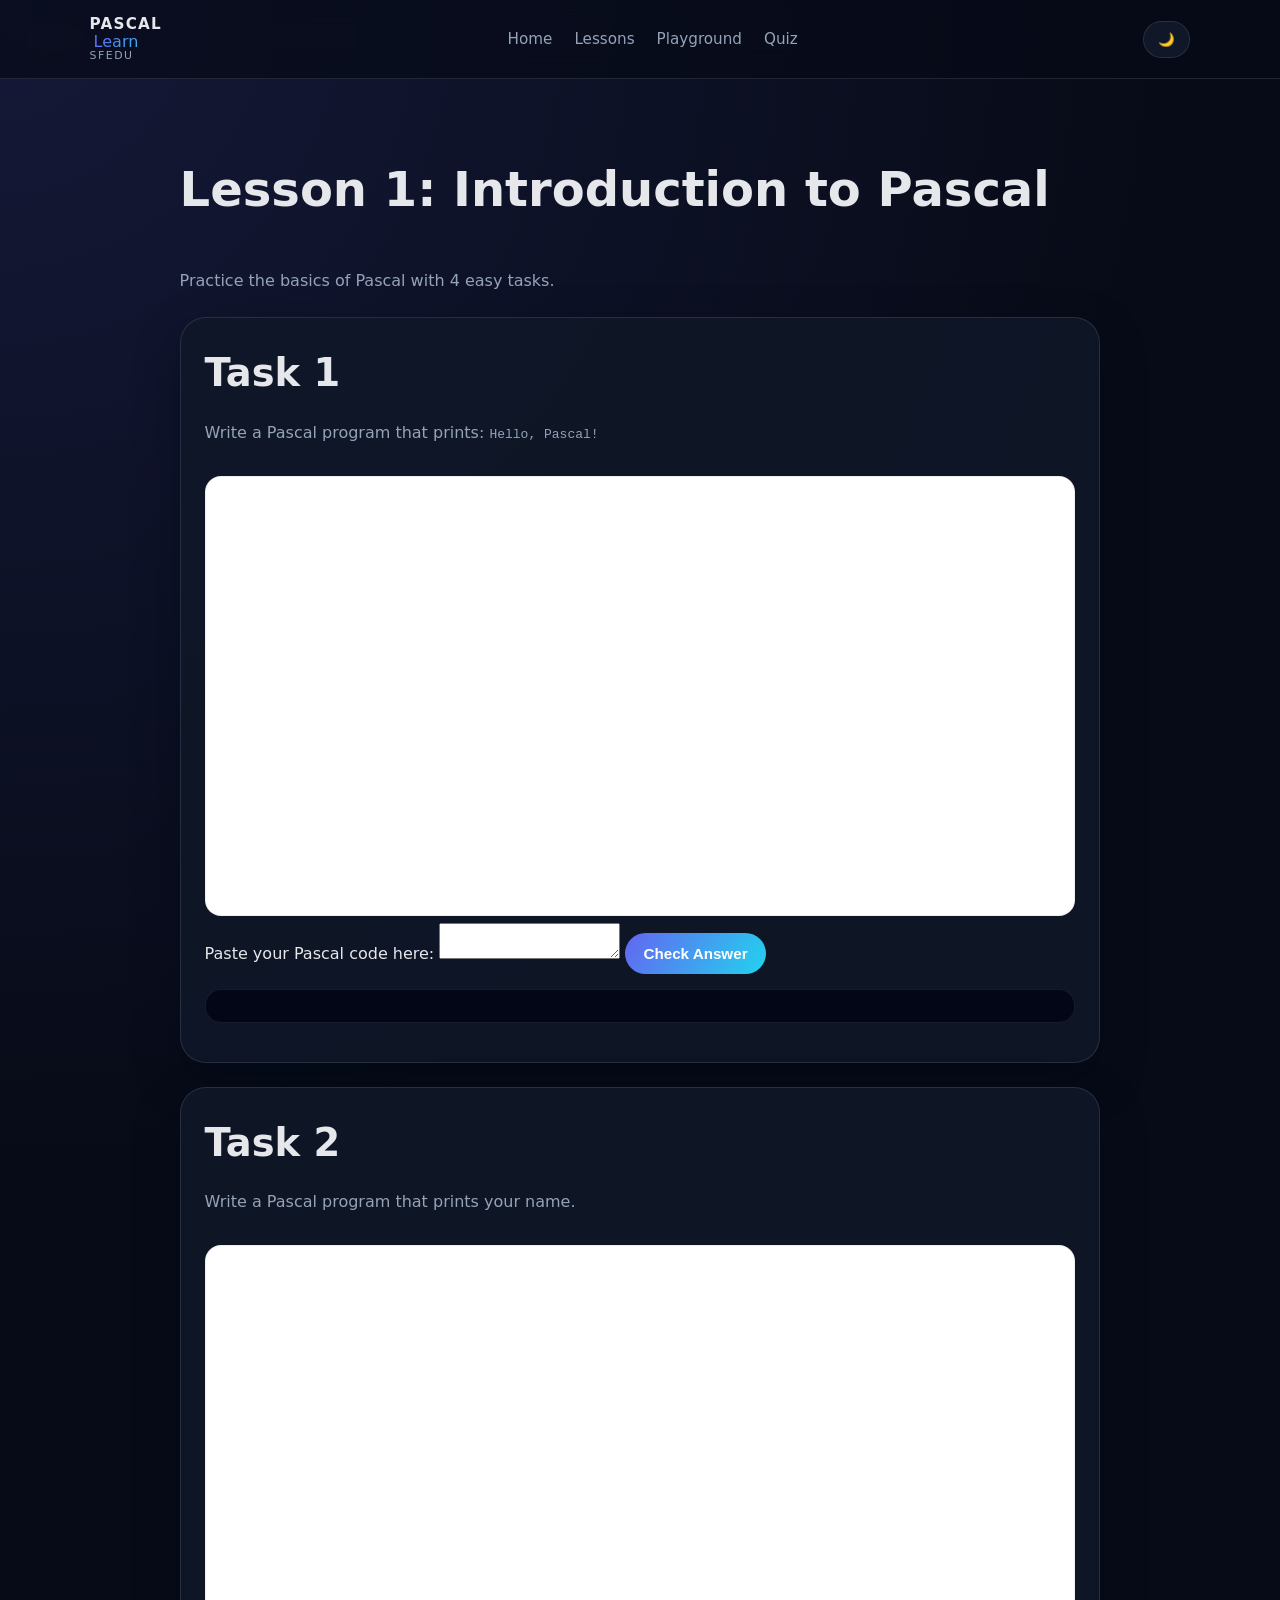
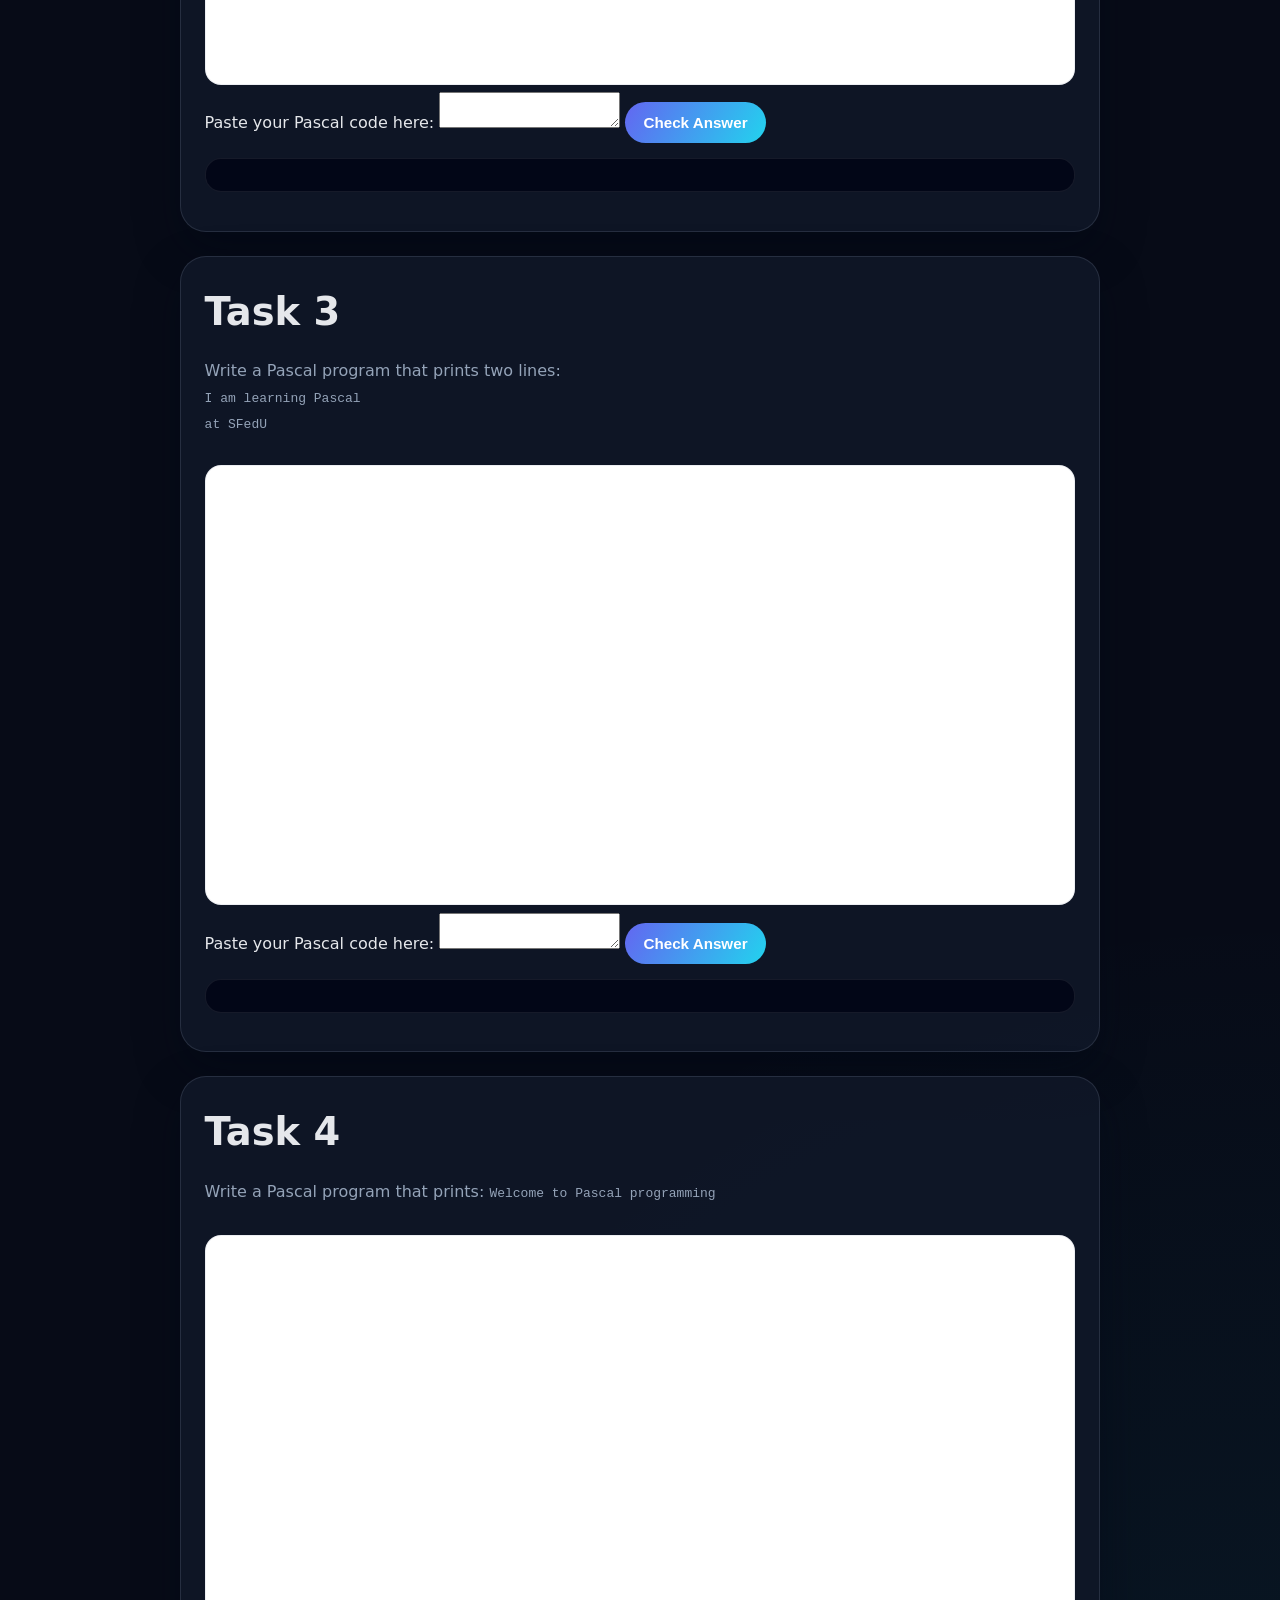
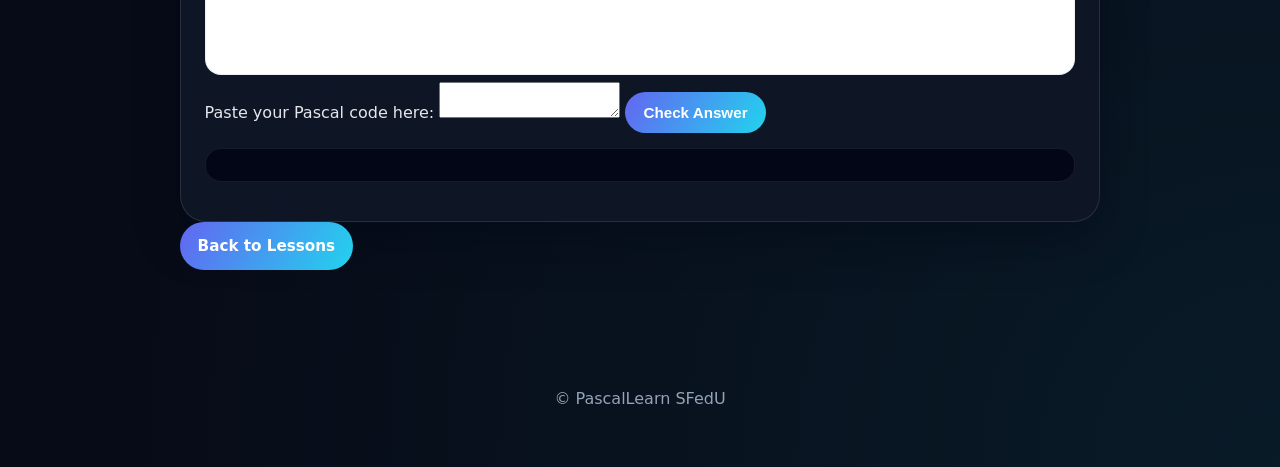
==== lessons/lesson1t.html @ c2166e03 "Add files via upload" ====
<!DOCTYPE html>
<html lang="en">
<head>
    <meta charset="UTF-8">
    <meta name="viewport" content="width=device-width, initial-scale=1.0">
    <title>Lesson 1 | PascalLearn SFedU</title>
    <link rel="stylesheet" href="../styles.css">
</head>

<body>

    <header class="top-bar">
        <div class="logo">
            <span class="logo-main">Pascal</span><span class="logo-accent">Learn</span>
            <span class="logo-sub">SFedU</span>
        </div>

        <nav class="nav">
            <a href="../index.html">Home</a>
            <a href="../index.html#lessons">Lessons</a>
            <a href="../index.html#playground">Playground</a>
            <a href="../index.html#quiz">Quiz</a>
        </nav>

        <button id="themeToggle" class="theme-toggle">🌙</button>
    </header>


    <section class="section lesson-page">

        <h1>Lesson 1: Introduction to Pascal</h1>
        <p>Practice the basics of Pascal with 4 easy tasks.</p>


        <!-- TASK 1 -->

        <div class="lesson-box">

            <h2>Task 1</h2>

            <p>
                Write a Pascal program that prints:
                <code>Hello, Pascal!</code>
            </p>

            <iframe src="https://onecompiler.com/embed/pascal"
                    width="100%"
                    height="420"
                    frameborder="0">
            </iframe>

            <div class="checker-box">

                <label>Paste your Pascal code here:</label>

<textarea id="task1Code" class="task-code"></textarea>

                <button class="btn primary"
                        onclick="checkTask('lesson1_task1','task1Code','task1Result')">
                    Check Answer
                </button>

<pre id="task1Result"></pre>

            </div>
        </div>


        <!-- TASK 2 -->

        <div class="lesson-box">

            <h2>Task 2</h2>

            <p>Write a Pascal program that prints your name.</p>

            <iframe src="https://onecompiler.com/embed/pascal"
                    width="100%"
                    height="420"
                    frameborder="0">
            </iframe>

            <div class="checker-box">

                <label>Paste your Pascal code here:</label>

<textarea id="task2Code" class="task-code"></textarea>

                <button class="btn primary"
                        onclick="checkTask('lesson1_task2','task2Code','task2Result')">
                    Check Answer
                </button>

<pre id="task2Result"></pre>

            </div>
        </div>


        <!-- TASK 3 -->

        <div class="lesson-box">

            <h2>Task 3</h2>

            <p>
                Write a Pascal program that prints two lines:
                <br>
                <code>I am learning Pascal</code>
                <br>
                <code>at SFedU</code>
            </p>

            <iframe src="https://onecompiler.com/embed/pascal"
                    width="100%"
                    height="420"
                    frameborder="0">
            </iframe>

            <div class="checker-box">

                <label>Paste your Pascal code here:</label>

<textarea id="task3Code" class="task-code"></textarea>

                <button class="btn primary"
                        onclick="checkTask('lesson1_task3','task3Code','task3Result')">
                    Check Answer
                </button>

<pre id="task3Result"></pre>

            </div>
        </div>


        <!-- TASK 4 -->

        <div class="lesson-box">

            <h2>Task 4</h2>

            <p>
                Write a Pascal program that prints:
                <code>Welcome to Pascal programming</code>
            </p>

            <iframe src="https://onecompiler.com/embed/pascal"
                    width="100%"
                    height="420"
                    frameborder="0">
            </iframe>

            <div class="checker-box">

                <label>Paste your Pascal code here:</label>

<textarea id="task4Code" class="task-code"></textarea>

                <button class="btn primary"
                        onclick="checkTask('lesson1_task4','task4Code','task4Result')">
                    Check Answer
                </button>

<pre id="task4Result"></pre>

            </div>
        </div>


        <a href="../index.html#lessons" class="btn primary">Back to Lessons</a>

    </section>


    <footer class="footer">
        <p>&copy; <span id="year"></span> PascalLearn SFedU</p>
    </footer>



    <script>

const API_URL =
"https://fa9b8dd8-f924-46d6-96e2-a27aad93b772-00-38usgs9k6fk96.kirk.replit.dev/check-task";


async function checkTask(taskId, textareaId, resultId){

const code =
document.getElementById(textareaId).value.trim();

const result =
document.getElementById(resultId);

if(!code){

result.textContent = "Please paste your code first.";
result.style.color = "red";

return;

}

result.textContent = "Checking...";


try{

const response = await fetch(API_URL,{

method:"POST",

headers:{
"Content-Type":"application/json"
},

body:JSON.stringify({

taskId:taskId,
code:code

})

});


const data = await response.json();


if(!data.ok){

result.textContent = data.error;
result.style.color = "red";

return;

}


if(data.correct){

result.textContent = "✅ Correct";
result.style.color = "limegreen";

}else{

result.textContent =
"❌ Wrong\n\nExpected:\n" +
data.expected +
"\n\nYour output:\n" +
data.output;

result.style.color = "red";

}

}catch(err){

result.textContent = "Connection failed.";
result.style.color = "red";

}

}

    </script>


    <script src="../script.js"></script>

</body>
</html>
---- styles.css ----
:root {
  --bg: #070b17;
  --bg-soft: #101728;
  --card: rgba(16, 23, 40, 0.92);
  --text: #e5e7eb;
  --muted: #94a3b8;
  --accent: #6366f1;
  --accent-2: #22d3ee;
  --border: rgba(148, 163, 184, 0.18);
  --shadow: 0 18px 45px rgba(2, 8, 23, 0.45);
  --radius: 18px;
  --radius-lg: 26px;
  --mono: "Fira Code", "Consolas", monospace;
}

body.light {
  --bg: #eef2ff;
  --bg-soft: #ffffff;
  --card: rgba(255, 255, 255, 0.96);
  --text: #111827;
  --muted: #64748b;
  --accent: #4f46e5;
  --accent-2: #0891b2;
  --border: rgba(15, 23, 42, 0.08);
  --shadow: 0 16px 36px rgba(15, 23, 42, 0.08);
}

* {
  box-sizing: border-box;
}

html {
  scroll-behavior: smooth;
}

body {
  margin: 0;
  font-family: system-ui, -apple-system, BlinkMacSystemFont, "Segoe UI", sans-serif;
  line-height: 1.6;
  color: var(--text);
  background:
    radial-gradient(circle at top left, rgba(99, 102, 241, 0.15), transparent 30%),
    radial-gradient(circle at bottom right, rgba(34, 211, 238, 0.08), transparent 30%),
    var(--bg);
}

/* Header */
.top-bar {
  position: sticky;
  top: 0;
  z-index: 100;
  display: flex;
  align-items: center;
  justify-content: space-between;
  gap: 20px;
  padding: 16px 7vw;
  backdrop-filter: blur(14px);
  background: rgba(7, 11, 23, 0.7);
  border-bottom: 1px solid var(--border);
}

body.light .top-bar {
  background: rgba(255, 255, 255, 0.75);
}

.logo {
  display: flex;
  flex-direction: column;
  line-height: 1.1;
}

.logo-main {
  font-size: 0.95rem;
  font-weight: 800;
  text-transform: uppercase;
  letter-spacing: 0.08em;
}

.logo-accent {
  margin-left: 4px;
  background: linear-gradient(120deg, var(--accent), var(--accent-2));
  -webkit-background-clip: text;
  background-clip: text;
  color: transparent;
}

.logo-sub {
  font-size: 0.68rem;
  letter-spacing: 0.14em;
  text-transform: uppercase;
  color: var(--muted);
}

.nav {
  display: flex;
  align-items: center;
  gap: 22px;
  flex-wrap: wrap;
}

.nav a {
  text-decoration: none;
  color: var(--muted);
  font-size: 0.95rem;
  transition: 0.2s ease;
}

.nav a:hover {
  color: var(--text);
}

.theme-toggle {
  border: 1px solid var(--border);
  background: var(--bg-soft);
  color: var(--text);
  border-radius: 999px;
  padding: 10px 14px;
  cursor: pointer;
  transition: 0.2s ease;
}

.theme-toggle:hover {
  transform: translateY(-1px);
}

/* Sections */
.section {
  padding: 72px 7vw;
}

.section h2 {
  margin: 0 0 8px;
  font-size: clamp(1.8rem, 3vw, 2.4rem);
}

.section > p {
  margin: 0;
  color: var(--muted);
  max-width: 760px;
}

/* Hero */
.hero {
  min-height: 78vh;
  padding: 80px 7vw 60px;
  display: grid;
  grid-template-columns: 1.3fr 1fr;
  gap: 32px;
  align-items: center;
}

.hero-badge {
  display: inline-block;
  margin-bottom: 14px;
  padding: 7px 14px;
  border-radius: 999px;
  font-size: 0.85rem;
  color: #fff;
  background: linear-gradient(120deg, var(--accent), var(--accent-2));
}

.hero h1 {
  margin: 0 0 16px;
  font-size: clamp(2.4rem, 5vw, 4rem);
  line-height: 1.1;
}

.hero p {
  margin: 0 0 22px;
  max-width: 640px;
  color: var(--muted);
  font-size: 1.05rem;
}

.hero-buttons {
  display: flex;
  gap: 14px;
  flex-wrap: wrap;
}

.hero-card,
.card,
.playground-box,
.quiz-box,
.lesson-box {
  background: var(--card);
  border: 1px solid var(--border);
  box-shadow: var(--shadow);
  border-radius: var(--radius-lg);
}

.hero-card {
  padding: 24px;
}

.hero-card h2 {
  margin-top: 0;
}

.hero-card pre {
  margin: 16px 0 0;
}

.hero-note {
  color: var(--muted);
  font-size: 0.92rem;
}

/* Buttons */
.btn {
  display: inline-flex;
  align-items: center;
  justify-content: center;
  text-decoration: none;
  border: none;
  cursor: pointer;
  border-radius: 999px;
  padding: 12px 18px;
  font-size: 0.95rem;
  font-weight: 600;
  transition: 0.2s ease;
}

.btn.primary {
  background: linear-gradient(120deg, var(--accent), var(--accent-2));
  color: white;
}

.btn.primary:hover {
  transform: translateY(-2px);
}

.btn.secondary {
  background: transparent;
  color: var(--text);
  border: 1px solid var(--border);
}

.btn.secondary:hover {
  background: rgba(255, 255, 255, 0.04);
}

/* Cards */
.cards-grid {
  display: grid;
  grid-template-columns: repeat(3, minmax(0, 1fr));
  gap: 20px;
  margin-top: 28px;
}

.card {
  padding: 22px;
}

.card h3 {
  margin-top: 0;
  margin-bottom: 14px;
}

.card input {
  width: 100%;
  margin-bottom: 12px;
  padding: 12px 14px;
  border-radius: 12px;
  border: 1px solid var(--border);
  background: rgba(2, 8, 23, 0.35);
  color: var(--text);
  outline: none;
}

body.light .card input {
  background: #f8fafc;
}

.status-text {
  min-height: 24px;
  margin: 12px 0 0;
  color: var(--muted);
}

/* Lesson list */
.lesson-list {
  margin-top: 28px;
  display: grid;
  grid-template-columns: repeat(2, minmax(0, 1fr));
  gap: 16px;
}

.lesson-list a {
  display: block;
  text-decoration: none;
  color: var(--text);
  background: var(--card);
  border: 1px solid var(--border);
  border-radius: 16px;
  padding: 18px 20px;
  box-shadow: var(--shadow);
  transition: 0.2s ease;
  font-weight: 600;
}

.lesson-list a:hover {
  transform: translateY(-3px);
  border-color: rgba(99, 102, 241, 0.45);
}

/* Playground */
.playground-box {
  margin-top: 28px;
  padding: 24px;
}

.playground-actions {
  display: flex;
  gap: 12px;
  flex-wrap: wrap;
  margin-bottom: 16px;
}

#pascalEditor {
  width: 100%;
  min-height: 260px;
  resize: vertical;
  border-radius: 16px;
  border: 1px solid var(--border);
  padding: 16px;
  background: #020617;
  color: #e5e7eb;
  font-family: var(--mono);
  font-size: 0.95rem;
  outline: none;
}

#outputArea,
pre {
  background: #020617;
  color: #e5e7eb;
  border: 1px solid rgba(255, 255, 255, 0.08);
  border-radius: 16px;
  padding: 16px;
  overflow-x: auto;
  font-family: var(--mono);
  font-size: 0.92rem;
}

#outputArea {
  margin-top: 16px;
  min-height: 90px;
}

/* Quiz */
.quiz-box {
  margin-top: 28px;
  padding: 24px;
}

.quiz-question {
  margin-bottom: 24px;
  padding-bottom: 18px;
  border-bottom: 1px solid var(--border);
}

.quiz-question:last-of-type {
  border-bottom: none;
}

.quiz-question p {
  margin-top: 0;
  margin-bottom: 10px;
  font-weight: 600;
}

.quiz-question label {
  display: block;
  margin-bottom: 8px;
  color: var(--muted);
}

.quiz-result {
  margin-top: 14px;
  font-weight: 700;
}

/* Lesson page */
.lesson-page {
  max-width: 1100px;
  margin: 0 auto;
}

.lesson-page h1 {
  margin-top: 0;
  font-size: clamp(2rem, 4vw, 3rem);
}

.lesson-box {
  padding: 24px;
  margin-top: 24px;
}

.lesson-box h2 {
  margin-top: 0;
}

.lesson-box p {
  color: var(--muted);
}

.lesson-box iframe {
  width: 100%;
  height: 440px;
  border: 1px solid var(--border);
  border-radius: 16px;
  margin-top: 14px;
  background: white;
}

.lesson-back {
  margin-top: 28px;
}

/* Footer */
.footer {
  padding: 28px 7vw 40px;
  text-align: center;
  color: var(--muted);
}

/* Responsive */
@media (max-width: 980px) {
  .hero {
    grid-template-columns: 1fr;
  }

  .cards-grid,
  .lesson-list {
    grid-template-columns: 1fr;
  }
}

@media (max-width: 760px) {
  .top-bar {
    flex-wrap: wrap;
    justify-content: center;
    text-align: center;
  }

  .nav {
    justify-content: center;
  }

  .section,
  .hero {
    padding-left: 5vw;
    padding-right: 5vw;
  }

  .playground-actions,
  .hero-buttons {
    flex-direction: column;
    align-items: stretch;
  }

  .btn {
    width: 100%;
  }
}
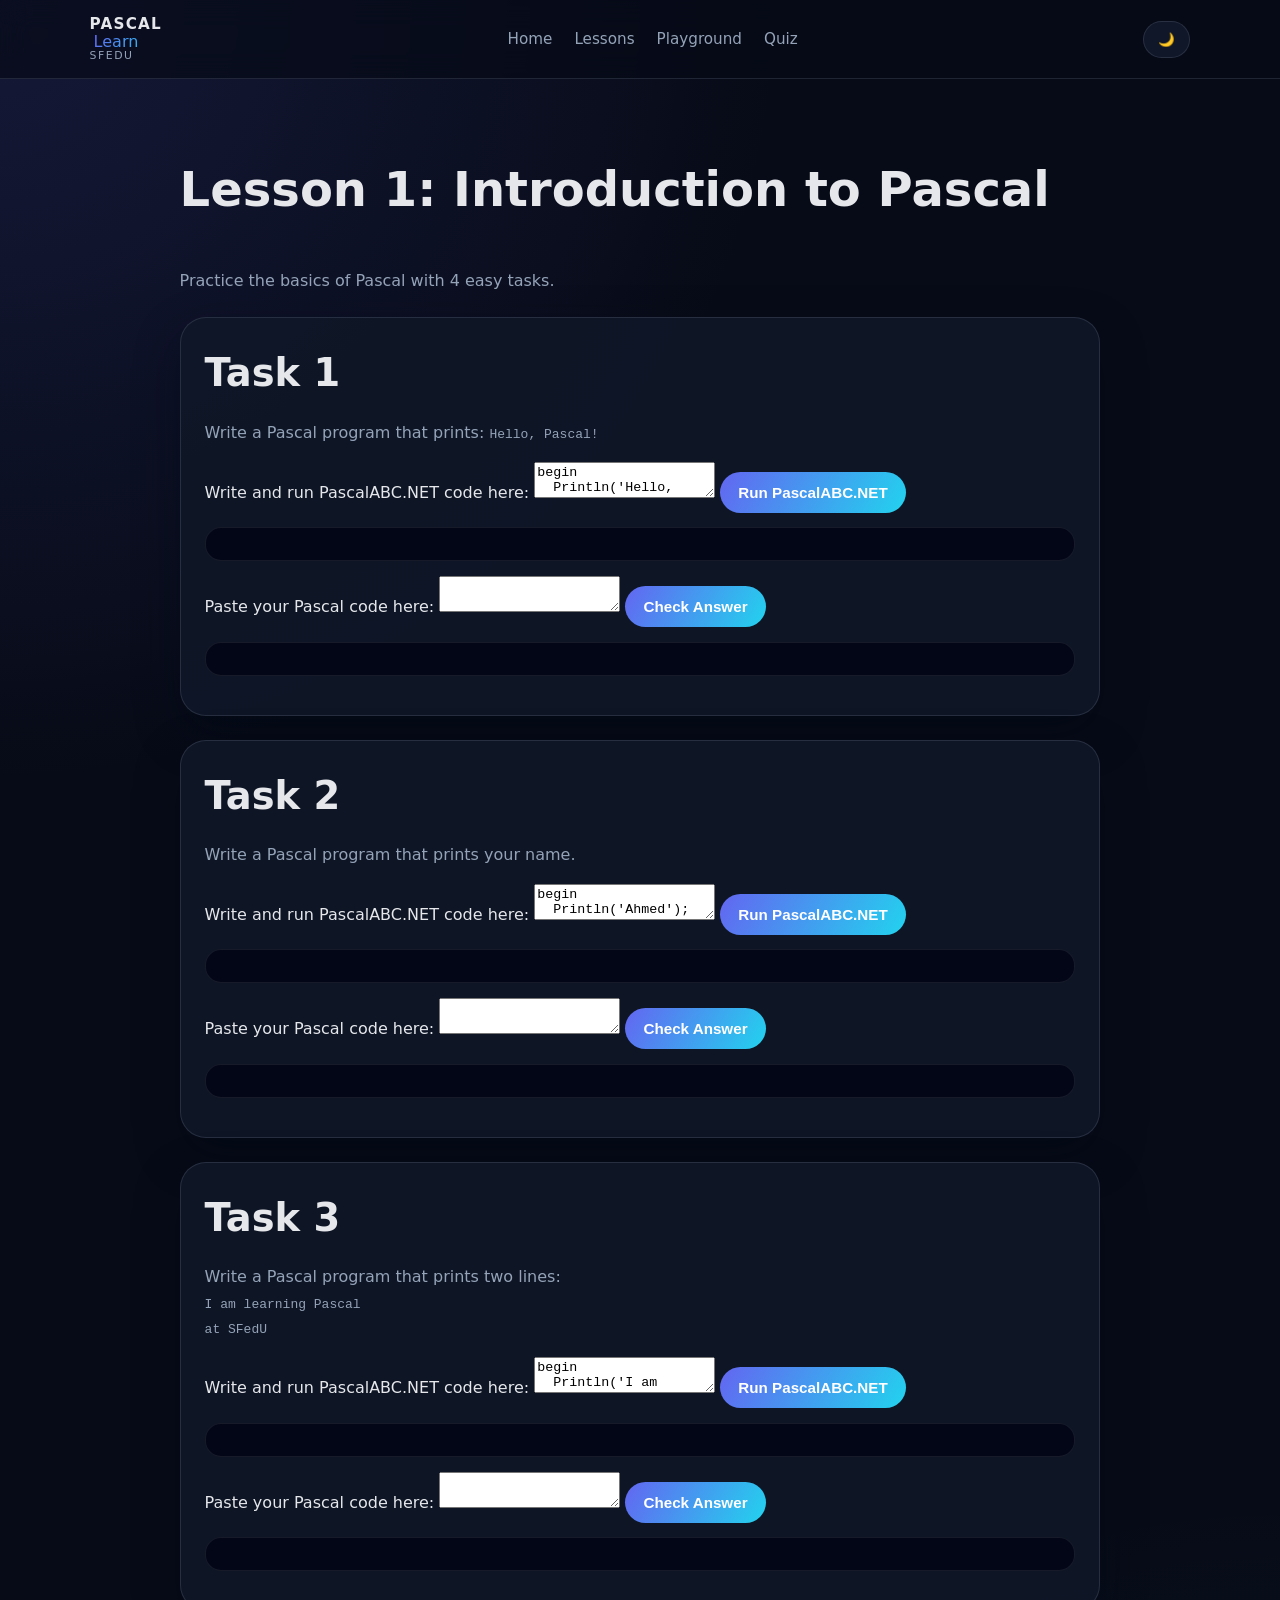
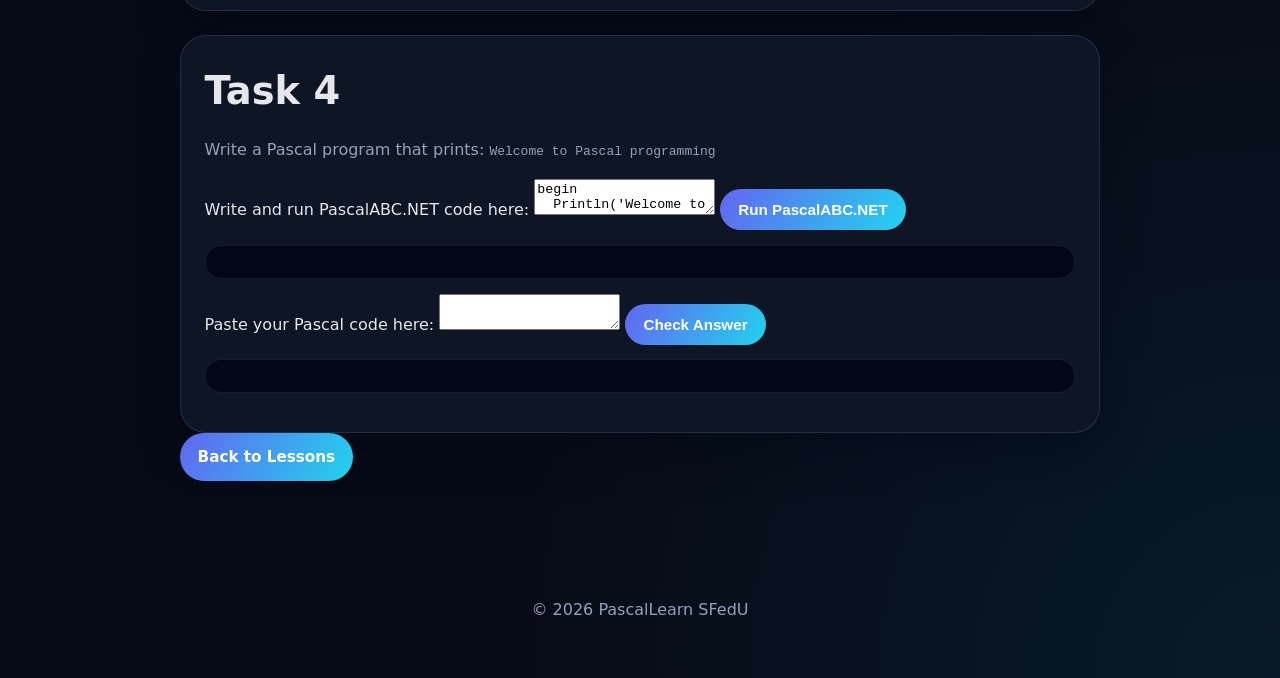
==== commit 323f9b89: "lesson1t.html" ====
--- a/lessons/lesson1t.html
+++ b/lessons/lesson1t.html
@@ -6,268 +6,246 @@
     <title>Lesson 1 | PascalLearn SFedU</title>
     <link rel="stylesheet" href="../styles.css">
 </head>
-
 <body>
 
-    <header class="top-bar">
-        <div class="logo">
-            <span class="logo-main">Pascal</span><span class="logo-accent">Learn</span>
-            <span class="logo-sub">SFedU</span>
-        </div>
-
-        <nav class="nav">
-            <a href="../index.html">Home</a>
-            <a href="../index.html#lessons">Lessons</a>
-            <a href="../index.html#playground">Playground</a>
-            <a href="../index.html#quiz">Quiz</a>
-        </nav>
-
-        <button id="themeToggle" class="theme-toggle">🌙</button>
-    </header>
-
-
-    <section class="section lesson-page">
-
-        <h1>Lesson 1: Introduction to Pascal</h1>
-        <p>Practice the basics of Pascal with 4 easy tasks.</p>
-
-
-        <!-- TASK 1 -->
-
-        <div class="lesson-box">
-
-            <h2>Task 1</h2>
-
-            <p>
-                Write a Pascal program that prints:
-                <code>Hello, Pascal!</code>
-            </p>
-
-            <iframe src="https://onecompiler.com/embed/pascal"
-                    width="100%"
-                    height="420"
-                    frameborder="0">
-            </iframe>
-
-            <div class="checker-box">
-
-                <label>Paste your Pascal code here:</label>
-
-<textarea id="task1Code" class="task-code"></textarea>
-
-                <button class="btn primary"
-                        onclick="checkTask('lesson1_task1','task1Code','task1Result')">
-                    Check Answer
-                </button>
-
-<pre id="task1Result"></pre>
-
-            </div>
-        </div>
-
-
-        <!-- TASK 2 -->
-
-        <div class="lesson-box">
-
-            <h2>Task 2</h2>
-
-            <p>Write a Pascal program that prints your name.</p>
-
-            <iframe src="https://onecompiler.com/embed/pascal"
-                    width="100%"
-                    height="420"
-                    frameborder="0">
-            </iframe>
-
-            <div class="checker-box">
-
-                <label>Paste your Pascal code here:</label>
-
-<textarea id="task2Code" class="task-code"></textarea>
-
-                <button class="btn primary"
-                        onclick="checkTask('lesson1_task2','task2Code','task2Result')">
-                    Check Answer
-                </button>
-
-<pre id="task2Result"></pre>
-
-            </div>
-        </div>
-
-
-        <!-- TASK 3 -->
-
-        <div class="lesson-box">
-
-            <h2>Task 3</h2>
-
-            <p>
-                Write a Pascal program that prints two lines:
-                <br>
-                <code>I am learning Pascal</code>
-                <br>
-                <code>at SFedU</code>
-            </p>
-
-            <iframe src="https://onecompiler.com/embed/pascal"
-                    width="100%"
-                    height="420"
-                    frameborder="0">
-            </iframe>
-
-            <div class="checker-box">
-
-                <label>Paste your Pascal code here:</label>
-
-<textarea id="task3Code" class="task-code"></textarea>
-
-                <button class="btn primary"
-                        onclick="checkTask('lesson1_task3','task3Code','task3Result')">
-                    Check Answer
-                </button>
-
-<pre id="task3Result"></pre>
-
-            </div>
-        </div>
-
-
-        <!-- TASK 4 -->
-
-        <div class="lesson-box">
-
-            <h2>Task 4</h2>
-
-            <p>
-                Write a Pascal program that prints:
-                <code>Welcome to Pascal programming</code>
-            </p>
-
-            <iframe src="https://onecompiler.com/embed/pascal"
-                    width="100%"
-                    height="420"
-                    frameborder="0">
-            </iframe>
-
-            <div class="checker-box">
-
-                <label>Paste your Pascal code here:</label>
-
-<textarea id="task4Code" class="task-code"></textarea>
-
-                <button class="btn primary"
-                        onclick="checkTask('lesson1_task4','task4Code','task4Result')">
-                    Check Answer
-                </button>
-
-<pre id="task4Result"></pre>
-
-            </div>
-        </div>
-
-
-        <a href="../index.html#lessons" class="btn primary">Back to Lessons</a>
-
-    </section>
-
-
-    <footer class="footer">
-        <p>&copy; <span id="year"></span> PascalLearn SFedU</p>
-    </footer>
-
-
-
-    <script>
-
-const API_URL =
-"https://fa9b8dd8-f924-46d6-96e2-a27aad93b772-00-38usgs9k6fk96.kirk.replit.dev/check-task";
-
-
-async function checkTask(taskId, textareaId, resultId){
-
-const code =
-document.getElementById(textareaId).value.trim();
-
-const result =
-document.getElementById(resultId);
-
-if(!code){
-
-result.textContent = "Please paste your code first.";
-result.style.color = "red";
-
-return;
-
+<header class="top-bar">
+    <div class="logo">
+        <span class="logo-main">Pascal</span><span class="logo-accent">Learn</span>
+        <span class="logo-sub">SFedU</span>
+    </div>
+
+    <nav class="nav">
+        <a href="../index.html">Home</a>
+        <a href="../index.html#lessons">Lessons</a>
+        <a href="../index.html#playground">Playground</a>
+        <a href="../index.html#quiz">Quiz</a>
+    </nav>
+
+    <button id="themeToggle" class="theme-toggle">🌙</button>
+</header>
+
+<section class="section lesson-page">
+    <h1>Lesson 1: Introduction to Pascal</h1>
+    <p>Practice the basics of Pascal with 4 easy tasks.</p>
+
+    <div class="lesson-box">
+        <h2>Task 1</h2>
+        <p>Write a Pascal program that prints: <code>Hello, Pascal!</code></p>
+
+        <div class="compiler-box">
+            <label>Write and run PascalABC.NET code here:</label>
+            <textarea id="compilerCode1" class="task-code">begin
+  Println('Hello, Pascal!');
+end.</textarea>
+
+            <button class="btn primary" onclick="runCompiler('compilerCode1','compilerOutput1')">
+                Run PascalABC.NET
+            </button>
+
+            <pre id="compilerOutput1"></pre>
+        </div>
+
+        <div class="checker-box">
+            <label>Paste your Pascal code here:</label>
+            <textarea id="task1Code" class="task-code"></textarea>
+            <button class="btn primary" onclick="checkTask('lesson1_task1','task1Code','task1Result')">
+                Check Answer
+            </button>
+            <pre id="task1Result"></pre>
+        </div>
+    </div>
+
+    <div class="lesson-box">
+        <h2>Task 2</h2>
+        <p>Write a Pascal program that prints your name.</p>
+
+        <div class="compiler-box">
+            <label>Write and run PascalABC.NET code here:</label>
+            <textarea id="compilerCode2" class="task-code">begin
+  Println('Ahmed');
+end.</textarea>
+
+            <button class="btn primary" onclick="runCompiler('compilerCode2','compilerOutput2')">
+                Run PascalABC.NET
+            </button>
+
+            <pre id="compilerOutput2"></pre>
+        </div>
+
+        <div class="checker-box">
+            <label>Paste your Pascal code here:</label>
+            <textarea id="task2Code" class="task-code"></textarea>
+            <button class="btn primary" onclick="checkTask('lesson1_task2','task2Code','task2Result')">
+                Check Answer
+            </button>
+            <pre id="task2Result"></pre>
+        </div>
+    </div>
+
+    <div class="lesson-box">
+        <h2>Task 3</h2>
+        <p>
+            Write a Pascal program that prints two lines:
+            <br>
+            <code>I am learning Pascal</code>
+            <br>
+            <code>at SFedU</code>
+        </p>
+
+        <div class="compiler-box">
+            <label>Write and run PascalABC.NET code here:</label>
+            <textarea id="compilerCode3" class="task-code">begin
+  Println('I am learning Pascal');
+  Println('at SFedU');
+end.</textarea>
+
+            <button class="btn primary" onclick="runCompiler('compilerCode3','compilerOutput3')">
+                Run PascalABC.NET
+            </button>
+
+            <pre id="compilerOutput3"></pre>
+        </div>
+
+        <div class="checker-box">
+            <label>Paste your Pascal code here:</label>
+            <textarea id="task3Code" class="task-code"></textarea>
+            <button class="btn primary" onclick="checkTask('lesson1_task3','task3Code','task3Result')">
+                Check Answer
+            </button>
+            <pre id="task3Result"></pre>
+        </div>
+    </div>
+
+    <div class="lesson-box">
+        <h2>Task 4</h2>
+        <p>Write a Pascal program that prints: <code>Welcome to Pascal programming</code></p>
+
+        <div class="compiler-box">
+            <label>Write and run PascalABC.NET code here:</label>
+            <textarea id="compilerCode4" class="task-code">begin
+  Println('Welcome to Pascal programming');
+end.</textarea>
+
+            <button class="btn primary" onclick="runCompiler('compilerCode4','compilerOutput4')">
+                Run PascalABC.NET
+            </button>
+
+            <pre id="compilerOutput4"></pre>
+        </div>
+
+        <div class="checker-box">
+            <label>Paste your Pascal code here:</label>
+            <textarea id="task4Code" class="task-code"></textarea>
+            <button class="btn primary" onclick="checkTask('lesson1_task4','task4Code','task4Result')">
+                Check Answer
+            </button>
+            <pre id="task4Result"></pre>
+        </div>
+    </div>
+
+    <a href="../index.html#lessons" class="btn primary">Back to Lessons</a>
+</section>
+
+<footer class="footer">
+    <p>&copy; <span id="year"></span> PascalLearn SFedU</p>
+</footer>
+
+<script>
+const API_URL = "https://pascal-checker-api--hamadafor.replit.app/check-task";
+const COMPILER_API = "http://localhost:5009/api/run";
+
+async function runCompiler(textareaId, resultId) {
+    const code = document.getElementById(textareaId).value.trim();
+    const result = document.getElementById(resultId);
+
+    if (!code) {
+        result.textContent = "Please write code first.";
+        result.style.color = "red";
+        return;
+    }
+
+    result.textContent = "Compiling...";
+    result.style.color = "inherit";
+
+    try {
+        const response = await fetch(COMPILER_API, {
+            method: "POST",
+            headers: {
+                "Content-Type": "application/json"
+            },
+            body: JSON.stringify({
+                code: code
+            })
+        });
+
+        const data = await response.json();
+
+        result.textContent = data.output || "No output";
+        result.style.color = "limegreen";
+    } catch (err) {
+        result.textContent = "Compiler connection failed. Make sure your PascalABC.NET API is running.";
+        result.style.color = "red";
+        console.error(err);
+    }
 }
 
-result.textContent = "Checking...";
-
-
-try{
-
-const response = await fetch(API_URL,{
-
-method:"POST",
-
-headers:{
-"Content-Type":"application/json"
-},
-
-body:JSON.stringify({
-
-taskId:taskId,
-code:code
-
-})
-
-});
-
-
-const data = await response.json();
-
-
-if(!data.ok){
-
-result.textContent = data.error;
-result.style.color = "red";
-
-return;
-
+async function checkTask(taskId, textareaId, resultId) {
+    const code = document.getElementById(textareaId).value.trim();
+    const result = document.getElementById(resultId);
+
+    if (!code) {
+        result.textContent = "Please paste your code first.";
+        result.style.color = "red";
+        return;
+    }
+
+    result.textContent = "Checking...";
+    result.style.color = "inherit";
+
+    try {
+        const response = await fetch(API_URL, {
+            method: "POST",
+            headers: {
+                "Content-Type": "application/json"
+            },
+            body: JSON.stringify({
+                taskId: taskId,
+                code: code
+            })
+        });
+
+        const data = await response.json();
+
+        if (!data.ok) {
+            result.textContent = data.error || "Server error";
+            result.style.color = "red";
+            return;
+        }
+
+        if (data.correct) {
+            result.textContent = "✅ Correct";
+            result.style.color = "limegreen";
+        } else {
+            result.textContent =
+                "❌ Wrong\n\nExpected:\n" +
+                (data.expected || "") +
+                "\n\nYour output:\n" +
+                (data.output || "");
+            result.style.color = "red";
+        }
+    } catch (err) {
+        result.textContent = "Connection failed.";
+        result.style.color = "red";
+        console.error(err);
+    }
 }
 
-
-if(data.correct){
-
-result.textContent = "✅ Correct";
-result.style.color = "limegreen";
-
-}else{
-
-result.textContent =
-"❌ Wrong\n\nExpected:\n" +
-data.expected +
-"\n\nYour output:\n" +
-data.output;
-
-result.style.color = "red";
-
+const yearSpan = document.getElementById("year");
+if (yearSpan) {
+    yearSpan.textContent = new Date().getFullYear();
 }
-
-}catch(err){
-
-result.textContent = "Connection failed.";
-result.style.color = "red";
-
-}
-
-}
-
-    </script>
-
-
-    <script src="../script.js"></script>
-
+</script>
+
+<script src="../script.js"></script>
 </body>
-</html>+</html>
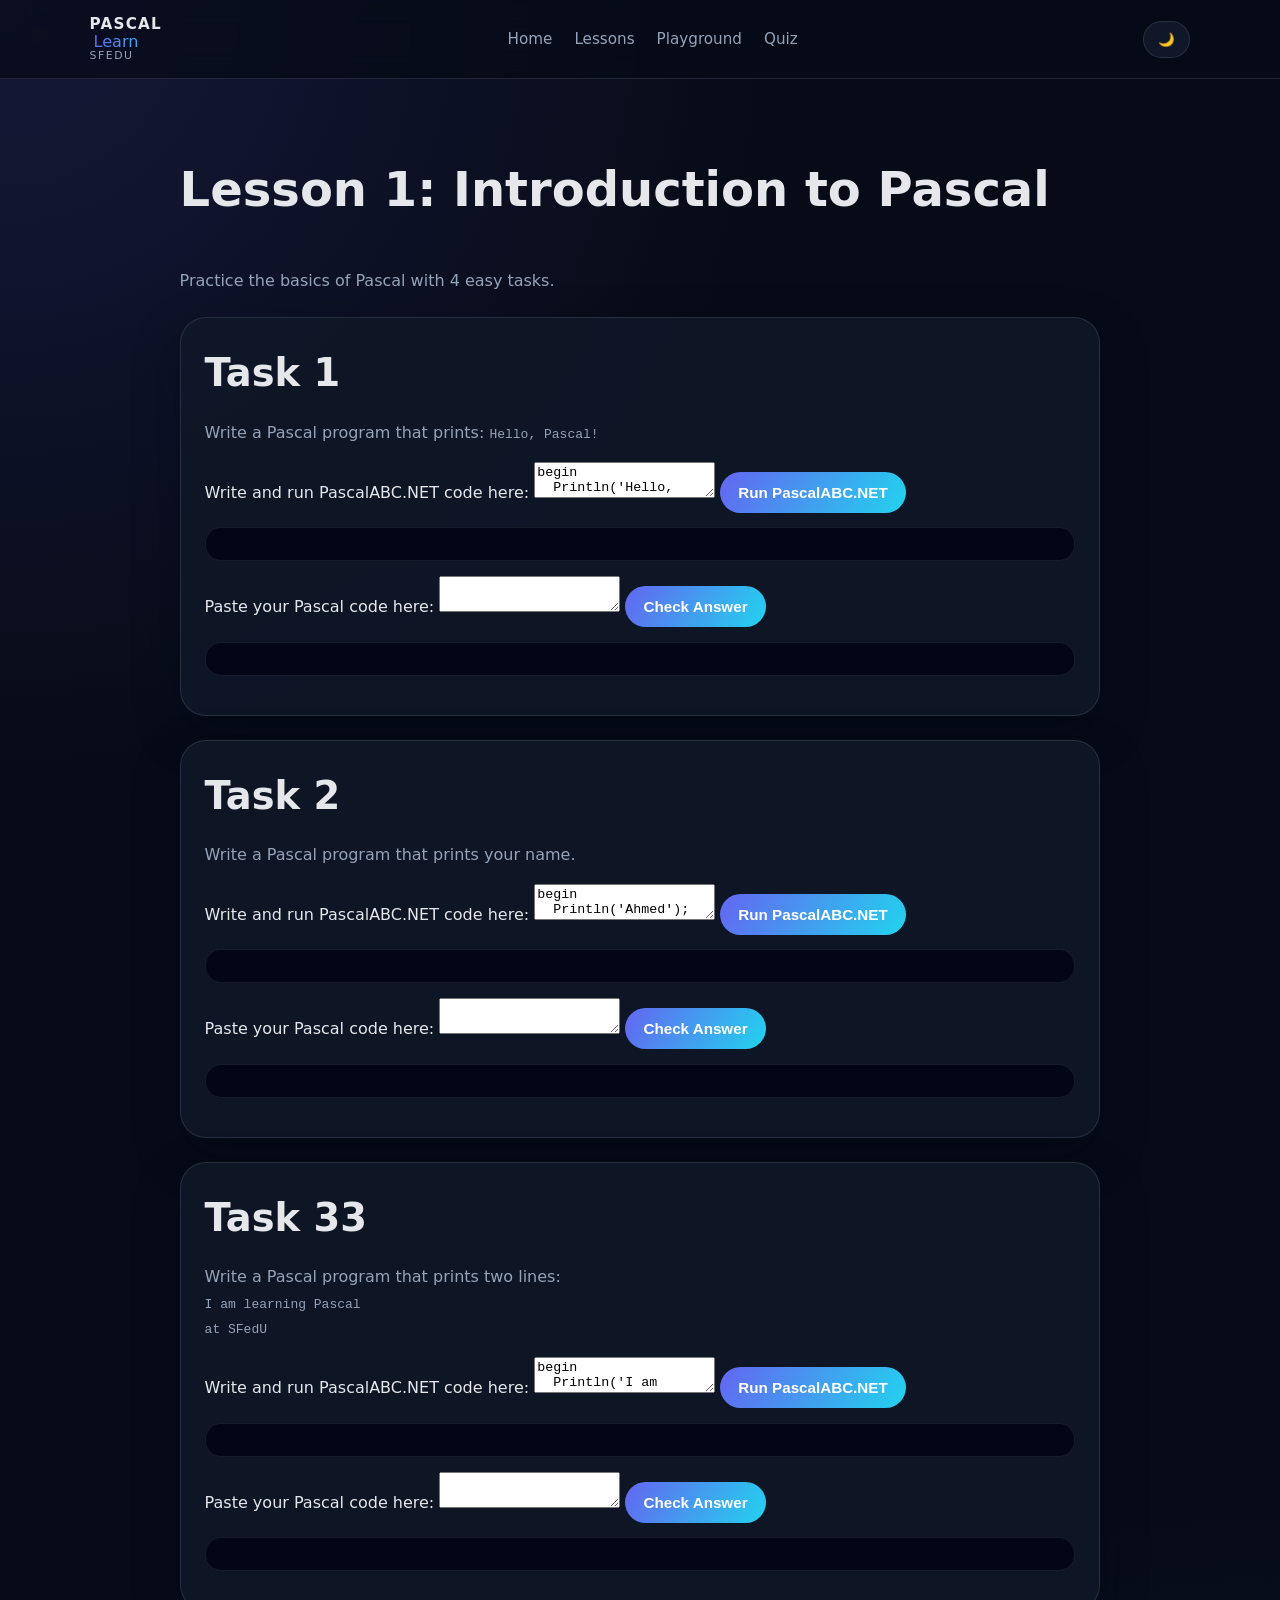
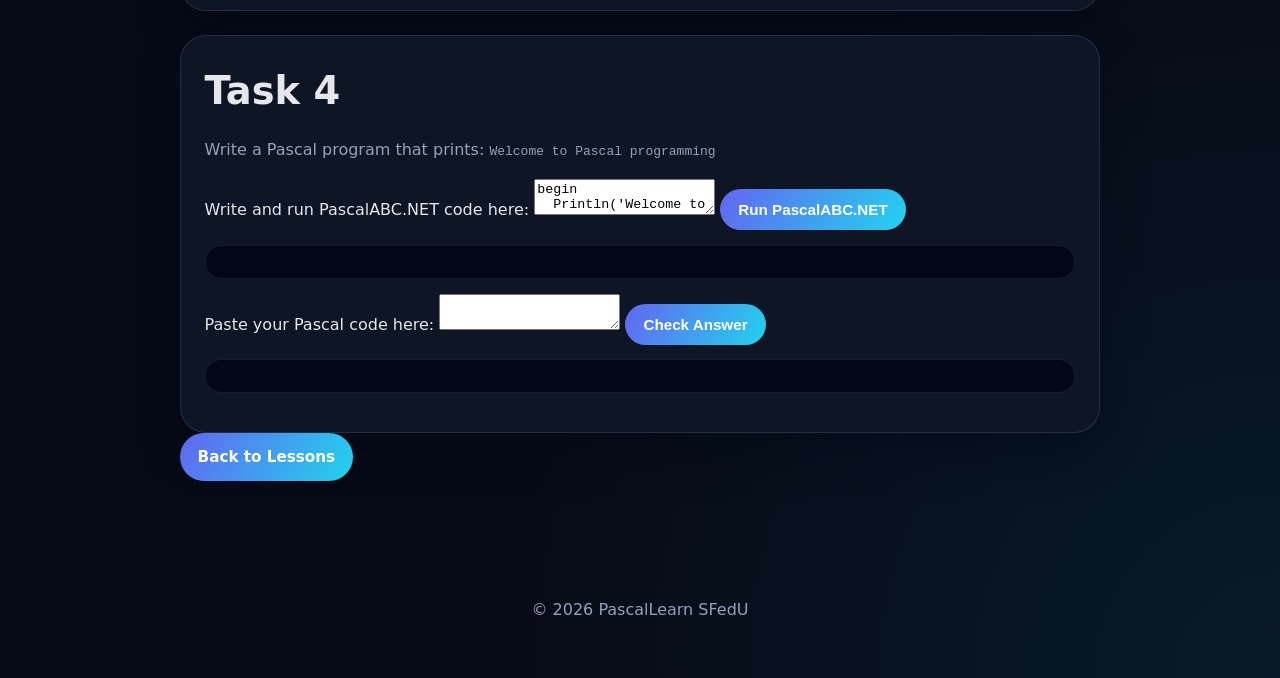
==== commit c8239b31: "lesson1t.html" ====
--- a/lessons/lesson1t.html
+++ b/lessons/lesson1t.html
@@ -83,7 +83,7 @@
     </div>
 
     <div class="lesson-box">
-        <h2>Task 3</h2>
+        <h2>Task 33</h2>
         <p>
             Write a Pascal program that prints two lines:
             <br>
